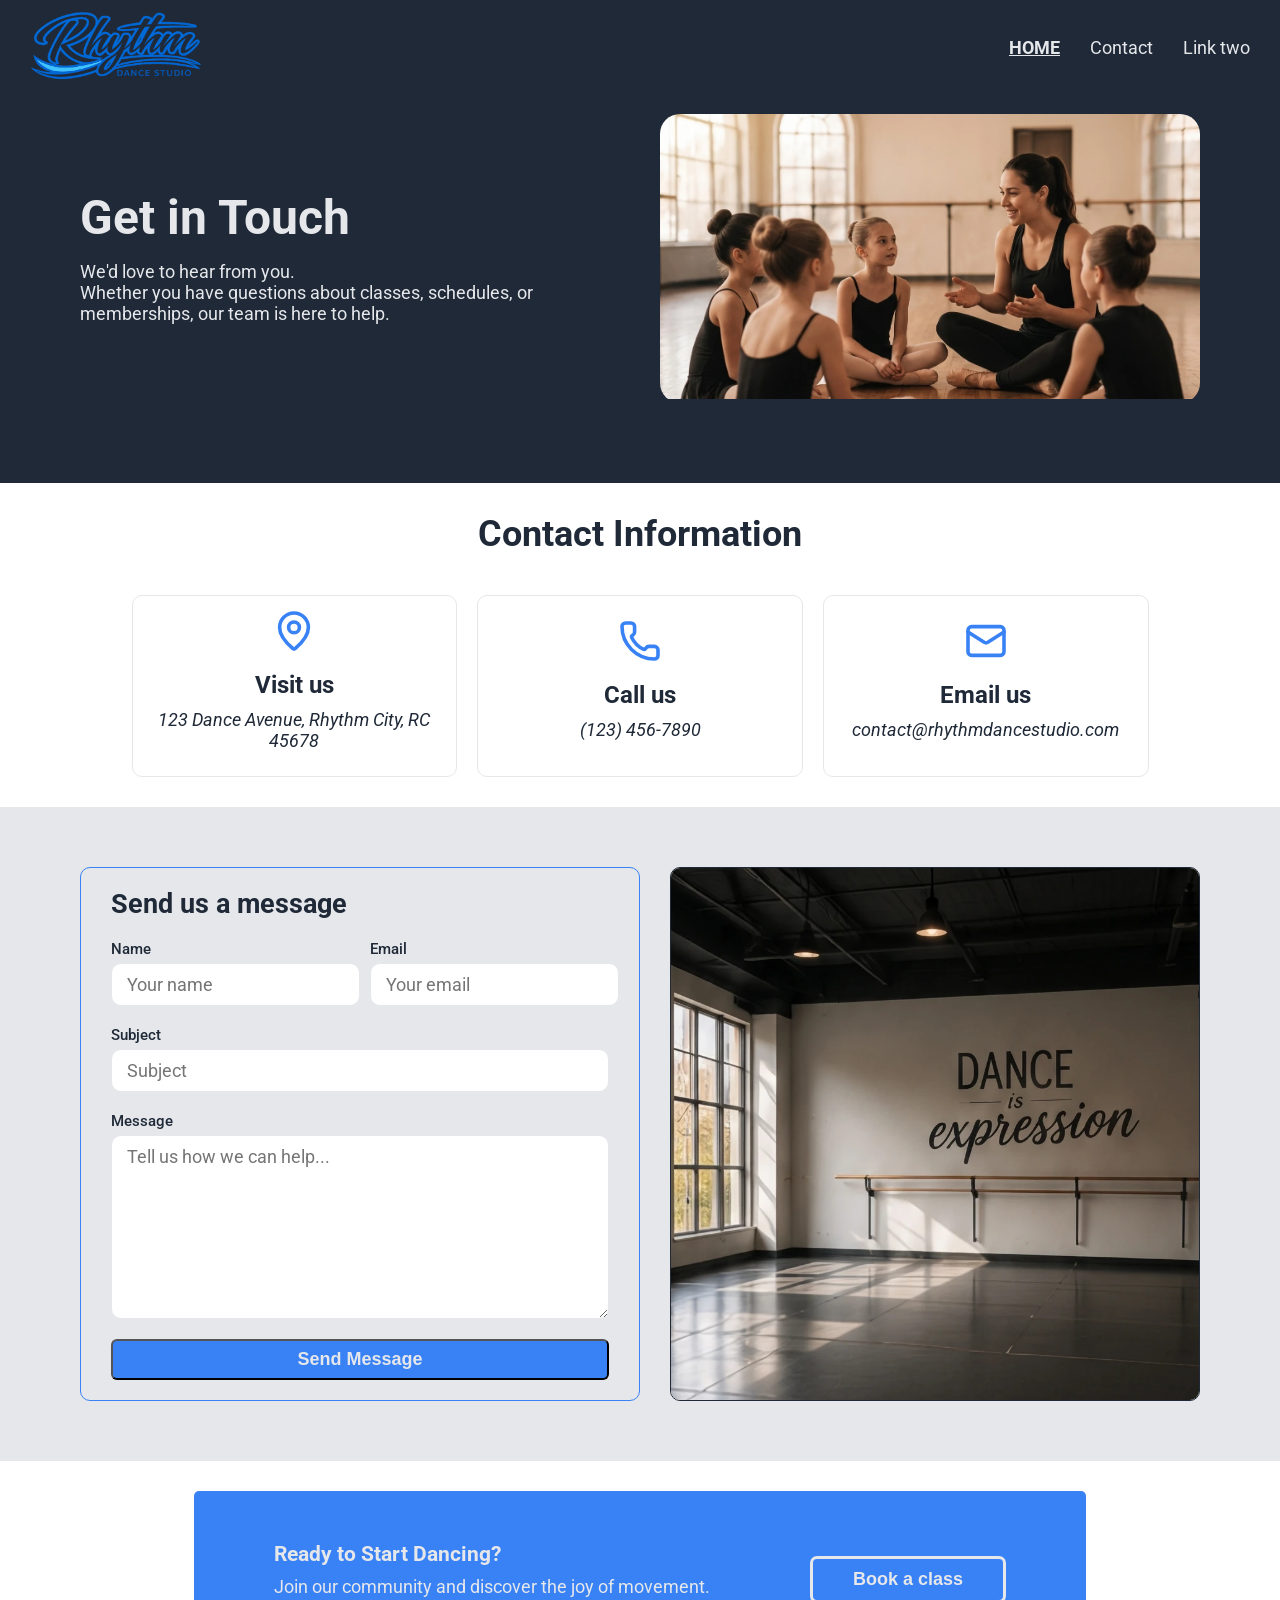
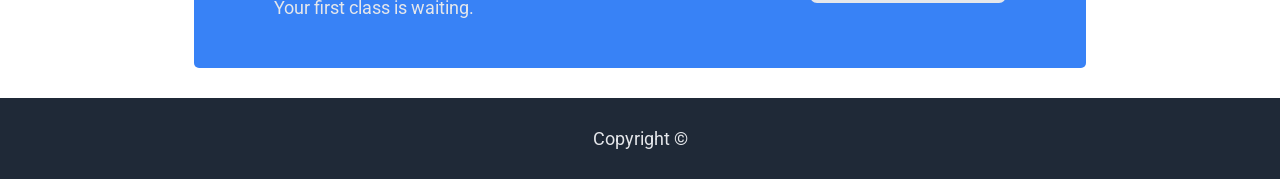
==== pages/contact.html @ a40353e8 "Merge remote-tracking branch 'upstream/master'" ====
<!doctype html>
<html lang="en">
  <head>
    <meta charset="UTF-8" />
    <meta name="viewport" content="width=device-width, initial-scale=1.0" />

    <link rel="stylesheet" href="../css/reset.css" />
    <link rel="stylesheet" href="../css/typography.css" />
    <link rel="stylesheet" href="../css/style.css" />
    <link rel="stylesheet" href="../css/layout.css" />

    <title>Rythm Dance Studio | Contact</title>
  </head>

  <body class="content-width">
    <header>
      <nav class="header-navigation">
        <a href="../index.html">
          <img
            src="../images/logo.png"
            alt="Rhythm Dance Studio"
            class="logo"
          />
        </a>

        <ul class="header-links">
          <li><a href="../index.html" class="active">HOME</a></li>
          <li><a href="./contact.html">Contact</a></li>
          <li><a href="#">Link two</a></li>
        </ul>
      </nav>
    </header>

    <main class="vertical-column sections-padding contact-page">
      <section class="hero-body">
        <div class="hero-body-content">
          <h1 class="hero-body-title">Get in Touch</h1>

          <p class="hero-body-subtext">
            We'd love to hear from you.
            <br />
            Whether you have questions about classes, schedules, or memberships,
            our team is here to help.
          </p>
        </div>

        <picture class="hero-body-image">
          <img
            src="../images/hero-contact.webp"
            alt="A teacher talking to students"
          />
        </picture>
      </section>

      <section>
        <h2 class="section-title">Contact Information</h2>

        <div class="contact-cards">
          <article class="contact-card">
            <picture class="contact-icon contact-icon__location"></picture>

            <h3 class="contact-card__title">Visit us</h3>

            <address class="contact-card__text">
              123 Dance Avenue, Rhythm City, RC 45678
            </address>
          </article>

          <article class="contact-card">
            <picture class="contact-icon contact-icon__phone"></picture>

            <h3 class="contact-card__title">Call us</h3>

            <p class="contact-card__text">(123) 456-7890</p>
          </article>

          <article class="contact-card">
            <picture class="contact-icon contact-icon__email"></picture>

            <h3 class="contact-card__title">Email us</h3>

            <address class="contact-card__text">
              contact@rhythmdancestudio.com
            </address>
          </article>
        </div>
      </section>

      <section class="contact-form-section row-elements-equal-size">
        <form class="contact-form">
          <h2>Send us a message</h2>

          <hgroup class="row-elements-equal-size">
            <div class="input-with-label">
              <label for="name">Name</label>
              <input
                type="text"
                name="name"
                id="name"
                placeholder="Your name"
                required
              />
            </div>

            <div class="input-with-label">
              <label for="email">Email</label>
              <input
                type="email"
                name="email"
                id="email"
                placeholder="Your email"
                required
                required
              />
            </div>
          </hgroup>

          <div class="input-with-label">
            <label for="subject">Subject</label>
            <input
              type="text"
              name="subject"
              id="subject"
              placeholder="Subject"
              required
            />
          </div>

          <div class="input-with-label contact-form__message-wrapper">
            <label for="message">Message</label>
            <textarea
              class="contact-form__message"
              name="message"
              id="message"
              placeholder="Tell us how we can help..."
              required
            ></textarea>
          </div>

          <button type="submit" class="btn-primary">Send Message</button>
        </form>

        <picture>
          <img
            src="../images/contact-form.webp"
            alt="Dance class ready to start"
          />
        </picture>
      </section>

      <section class="cta">
        <div class="cta__content">
          <h3 class="cta__title">Ready to Start Dancing?</h3>

          <p class="cta__description">
            Join our community and discover the joy of movement.
            <br />
            Your first class is waiting.
          </p>
        </div>

        <button class="cta__button">Book a class</button>
      </section>
    </main>

    <footer class="footer">
      <span class="footer__copyright">Copyright ©</span>
    </footer>
  </body>
</html>
---- css/typography.css ----
.section-title {
  font-size: var(--size-bigger);
  font-weight: extra-bold;
  text-align: center;

  margin-bottom: 4rem;

  color: var(--color-text);
}
---- css/style.css ----
.quote-section {
  background-color: var(--color-text-light);
  justify-content: center;
  padding: 100px;
}

.quote-section .text {
  font-size: var(--size-bigger);
  font-weight: 300;
  font-style: italic;

  color: var(--color-text);
  text-align: center;
}
.quote-section .author {
  font-size: var(--size-big);
  color: var(--color-text);
  text-align: right;
}

.hero-body {
  display: flex;
  justify-content: space-between;
  align-items: center;

  background-color: var(--color-text);

  width: 100%;

  gap: 4rem;
  padding: 2rem 0 8rem;

  @media (max-width: 820px) {
    flex-direction: column;
  }
}

.header-navigation {
  display: flex;
  justify-content: space-between;
  align-items: center;

  background-color: var(--color-text);

  padding: 1rem 3rem;

  @media (max-width: 680px) {
    flex-direction: column;
    gap: 2rem;
  }
}

.logo {
  height: 7rem;
}

.header-links {
  display: flex;
  list-style: none;
  gap: 3rem;
}

.header-links a {
  color: var(--color-text-light);
  text-decoration: none;
  font-size: var(--size-normal);
}

.header-links a.active {
  font-weight: bold;
  text-decoration: underline;
}

.header-links a:hover {
  text-decoration: underline;
}

.hero-body-content {
  flex: 1;

  display: flex;
  flex-direction: column;
  align-items: flex-start;

  gap: 1.6rem;
}

.hero-body-title {
  font-size: var(--size-hero);
  font-weight: extra-bold;
  color: var(--color-text-light);
  line-height: 1.1;
}

.hero-body-subtext {
  font-size: var(--size-normal);
  color: #e5e7eb;
}

.btn-primary {
  display: inline-block;
  background-color: var(--color-primary);
  color: var(--color-text-light);
  padding: 0.8rem 3.2rem;
  border-radius: 6px;
  text-decoration: none;
  font-size: var(--size-normal);
  font-weight: 700;
  transition: all 0.3s ease;
}

.btn-primary:hover {
  background-color: var(--color-text-light);
  color: var(--color-primary);
}

.hero-body-image {
  flex: 1;
  max-height: 30rem;
  overflow: hidden;
  border-radius: 20px;
}

.hero-body-image img {
  width: 100%;
  height: 100%;
  object-fit: cover;
}

.feature {
  min-width: 21rem;
  max-width: 25rem;

  @media (max-width: 1222px) {
    max-width: 30rem;
  }

  @media (max-width: 705px) {
    max-width: 40rem;
  }
}
.feature img {
  width: 100%;

  object-fit: cover;

  border: 2px solid var(--color-primary);
  border-radius: 10px;
}
.feature figcaption {
  font-size: var(--size-normal);
  text-align: center;
  margin-top: 0.5rem;
}

.feature-list {
  display: flex;
  justify-content: center;
  flex-wrap: wrap;

  width: 100%;

  gap: 2rem;

  list-style: none;
}

.cta {
  display: flex;
  justify-content: center;
  align-items: center;

  gap: 10rem;

  background-color: var(--color-primary);
  border-radius: 0.5rem;
  color: var(--color-text-light);

  width: fit-content;
  padding: 5rem 10rem;

  font-size: var(--size-normal);

  @media (max-width: 700px) {
    flex-direction: column;
    gap: 4rem;
  }
}

.cta__content {
  display: flex;
  flex-direction: column;

  gap: 1rem;
}

.cta__button {
  flex-shrink: 0;

  display: flex;
  justify-content: center;
  align-items: center;

  padding: 1rem 4rem;
  color: var(--color-text-light);
  background-color: var(--color-primary);
  font-size: var(--size-normal);
  font-weight: 700;
  border: 0.3rem solid var(--color-text-light);
  border-radius: 0.7rem;
  cursor: pointer;
}

.footer {
  text-align: center;
  background-color: var(--color-text);

  padding: 3rem 0;
  color: var(--color-text-light);
}

.contact-icon {
  display: inline-block;
  width: 6rem;
  height: 6rem;

  transform: scale(1.8);

  background-color: var(--color-primary);

  -webkit-mask-size: contain;
  mask-size: contain;
}
.contact-icon__location {
  -webkit-mask: url('../images/icons/map-pin.svg') no-repeat center;
  mask: url('../images/icons/map-pin.svg') no-repeat center;
}
.contact-icon__phone {
  -webkit-mask: url('../images/icons/phone.svg') no-repeat center;
  mask: url('../images/icons/phone.svg') no-repeat center;
}
.contact-icon__email {
  -webkit-mask: url('../images/icons/mail.svg') no-repeat center;
  mask: url('../images/icons/mail.svg') no-repeat center;
}

.contact-card {
  display: flex;
  flex-direction: column;
  align-items: center;
  justify-content: center;

  min-width: 30rem;
  flex: 1;

  gap: 1rem;

  padding: 0.5rem 2rem 2.5rem;

  border: 1px solid var(--color-text-light);
  border-radius: 10px;

  text-align: center;
}
.contact-card__title {
  font-size: var(--size-big);
  font-weight: 700;
}
.contact-card__text {
  font-size: var(--size-normal);
  font-style: italic;
}

.contact-cards {
  display: flex;
  justify-content: center;
  flex-wrap: wrap;

  gap: 2rem;

  list-style: none;
}

.contact-form-section {
  gap: 3rem;

  background-color: var(--color-text-light);

  padding-top: 6rem;
  padding-bottom: 6rem;
}
.contact-form-section picture {
  border: 1px solid var(--color-text);
  border-radius: 10px;
  overflow: hidden;
}

.contact-form {
  display: flex;
  flex-direction: column;
  gap: 2rem;

  padding: 2rem 3rem;

  border: 1px solid var(--color-primary);
  border-radius: 10px;
}
.contact-form .row-elements-equal-size {
  gap: 1rem;
}
.contact-form__message-wrapper {
  flex: 1;
}
.contact-form__message {
  height: 100%;
}
.contact-form .input-with-label {
  @media (max-width: 820px) {
    flex: 1;
    width: 100%;
  }
}

.input-with-label {
  display: flex;
  flex-direction: column;

  gap: 0.5rem;
}
---- css/layout.css ----
.content-width {
  max-width: 140rem;
  margin: 0 auto;
}

.vertical-column {
  display: flex;
  flex-direction: column;

  align-items: center;

  gap: 10rem;
}
.vertical-column.contact-page {
  gap: 3rem;
}

.sections-padding > section {
  padding-left: 8rem;
  padding-right: 8rem;
}
.sections-padding + footer {
  margin-top: 8rem;
}
.sections-padding.contact-page + footer {
  margin-top: 3rem;
}

.row-elements-equal-size {
  display: flex;
}
.row-elements-equal-size > * {
  max-width: 50%;
}
.row-elements-equal-size img {
  width: 100%;
  height: 100%;
  object-fit: cover;
}
.row-elements-equal-size.contact-form-section {
  @media (max-width: 820px) {
    flex-direction: column;
    align-items: center;
  }
}
.row-elements-equal-size.contact-form-section > * {
  @media (max-width: 820px) {
    flex-direction: column;
    align-items: center;

    max-width: 100%;
  }
}
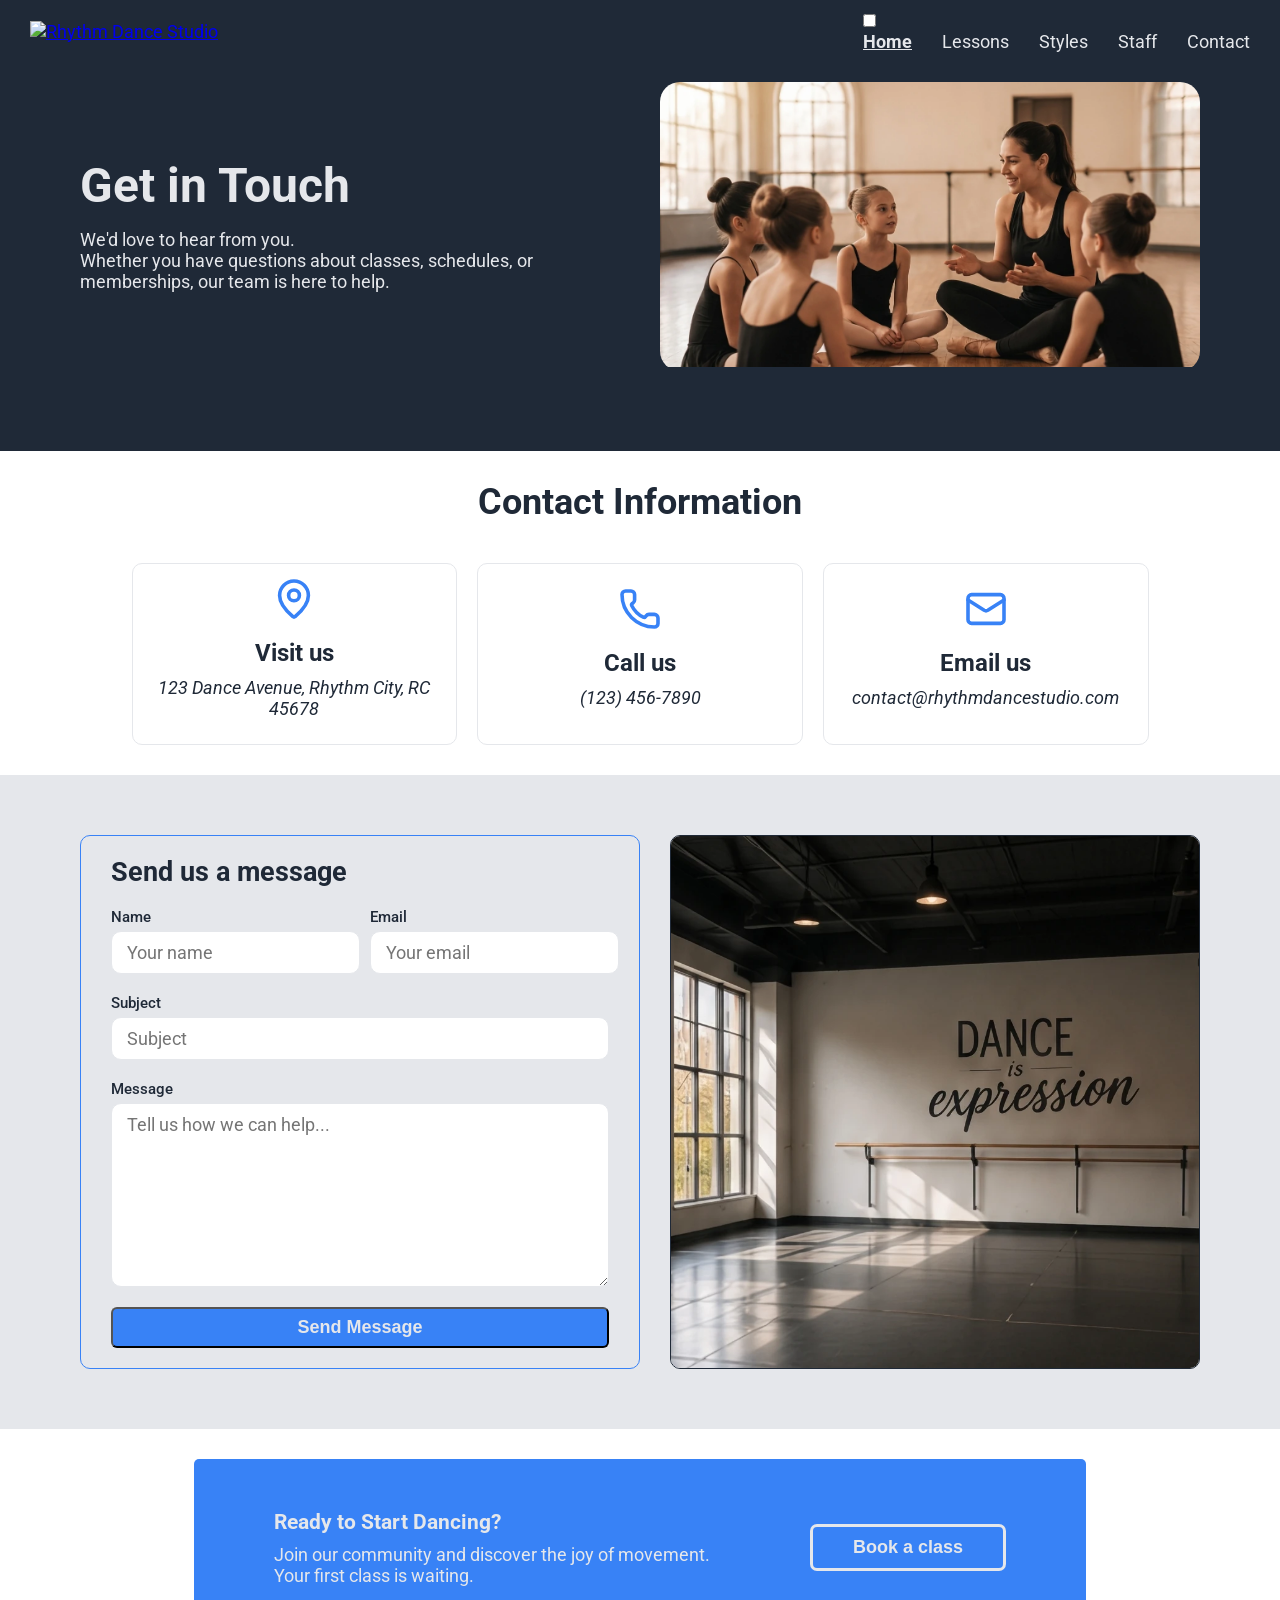
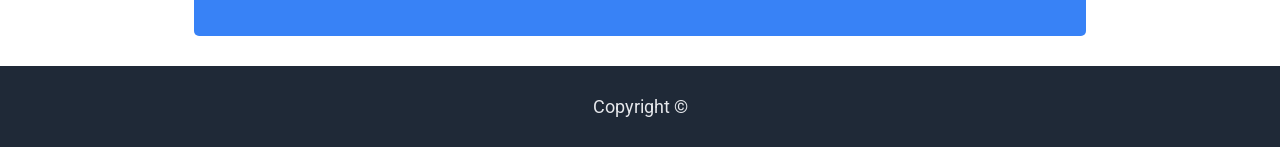
==== commit 6fbca69f: "Merge pull request #11 from JuanTorres93/Catalina-Goncalves-patch-1 Update navigation links in conta" ====
--- a/pages/contact.html
+++ b/pages/contact.html
@@ -15,19 +15,27 @@
   <body class="content-width">
     <header>
       <nav class="header-navigation">
-        <a href="../index.html">
-          <img
-            src="../images/logo.png"
-            alt="Rhythm Dance Studio"
-            class="logo"
-          />
+        <a href="./index.html">
+          <img src="./images/logo.png" alt="Rhythm Dance Studio" class="logo" />
         </a>
 
-        <ul class="header-links">
-          <li><a href="../index.html" class="active">HOME</a></li>
-          <li><a href="./contact.html">Contact</a></li>
-          <li><a href="#">Link two</a></li>
-        </ul>
+        <div class="mobile-menu">
+          <input type="checkbox" id="nav-toggle" class="nav-toggle" />
+
+          <label for="nav-toggle" class="nav-toggle-label">
+            <span></span>
+            <span></span>
+            <span></span>
+          </label>
+
+          <ul class="header-links">
+            <li><a href="./index.html" class="active">Home</a></li>
+            <li><a href="./pages/lessons.html">Lessons</a></li>
+            <li><a href="./pages/styles.html">Styles</a></li>
+            <li><a href="./pages/staff.html">Staff</a></li>
+            <li><a href="./pages/contact.html">Contact</a></li>
+          </ul>
+        </div>
       </nav>
     </header>
 
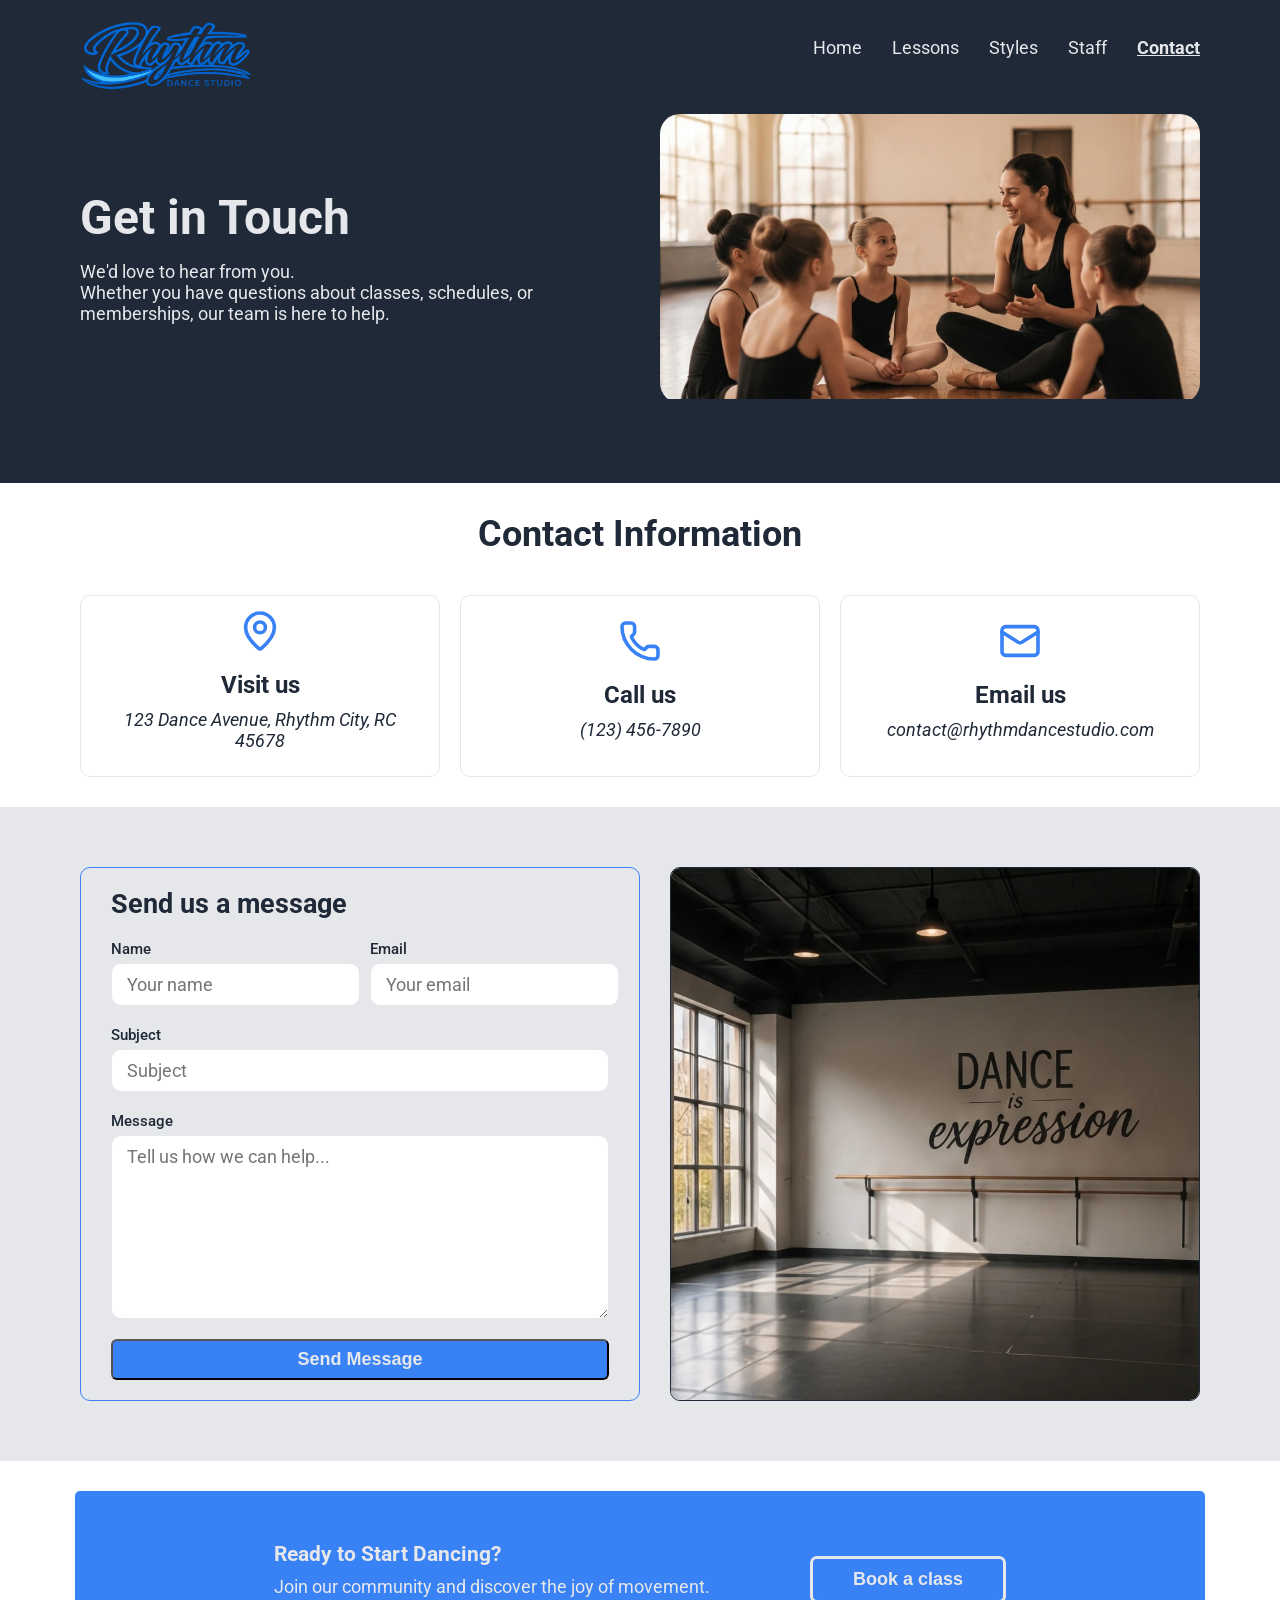
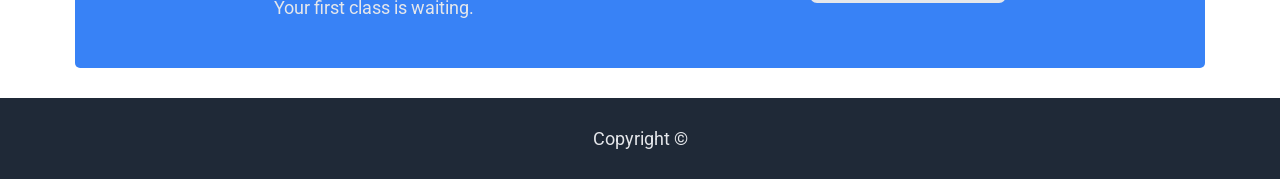
==== commit 875675c4: "Styles Page" ====
--- a/pages/contact.html
+++ b/pages/contact.html
@@ -15,8 +15,12 @@
   <body class="content-width">
     <header>
       <nav class="header-navigation">
-        <a href="./index.html">
-          <img src="./images/logo.png" alt="Rhythm Dance Studio" class="logo" />
+        <a href="../index.html">
+          <img
+            src="../images/logo.png"
+            alt="Rhythm Dance Studio"
+            class="logo"
+          />
         </a>
 
         <div class="mobile-menu">
@@ -29,11 +33,11 @@
           </label>
 
           <ul class="header-links">
-            <li><a href="./index.html" class="active">Home</a></li>
-            <li><a href="./pages/lessons.html">Lessons</a></li>
-            <li><a href="./pages/styles.html">Styles</a></li>
-            <li><a href="./pages/staff.html">Staff</a></li>
-            <li><a href="./pages/contact.html">Contact</a></li>
+            <li><a href="../index.html">Home</a></li>
+            <li><a href="./lessons.html">Lessons</a></li>
+            <li><a href="./styles.html">Styles</a></li>
+            <li><a href="./staff.html">Staff</a></li>
+            <li><a href="./contact.html" class="active">Contact</a></li>
           </ul>
         </div>
       </nav>
@@ -98,7 +102,7 @@
         <form class="contact-form">
           <h2>Send us a message</h2>
 
-          <hgroup class="row-elements-equal-size">
+          <hgroup class="row-elements-equal-size name-email-wrapper">
             <div class="input-with-label">
               <label for="name">Name</label>
               <input
--- a/css/style.css
+++ b/css/style.css
@@ -41,23 +41,88 @@
   align-items: center;
 
   background-color: var(--color-text);
-
-  padding: 1rem 3rem;
-
-  @media (max-width: 680px) {
-    flex-direction: column;
-    gap: 2rem;
-  }
+  padding-left: 8rem;
+  padding-right: 8rem;
+  position: relative;
+}
+
+.mobile-menu {
+  position: relative;
 }
 
 .logo {
   height: 7rem;
+  margin-top: 2rem;
+}
+
+.nav-toggle {
+  display: none;
+}
+
+.nav-toggle-label {
+  display: none;
+  flex-direction: column;
+  justify-content: center;
+  gap: 0.4rem;
+
+  cursor: pointer;
+
+  @media (max-width: 680px) {
+    display: flex;
+  }
+}
+
+.nav-toggle-label span {
+  display: block;
+  width: 2.5rem;
+  height: 0.3rem;
+
+  background-color: var(--color-text-light);
+  border-radius: 2px;
 }
 
 .header-links {
   display: flex;
   list-style: none;
   gap: 3rem;
+
+  @media (max-width: 680px) {
+    display: none;
+    flex-direction: column;
+    align-items: flex-end;
+
+    position: absolute;
+    top: calc(100% + 1rem);
+    right: 0;
+
+    background-color: var(--color-text);
+
+    padding: 1.5rem 2rem;
+    border-radius: 0.5rem;
+
+    gap: 1rem;
+
+    z-index: 10;
+
+    .nav-toggle-label {
+      display: flex;
+    }
+  }
+}
+
+.nav-toggle:checked ~ .header-links {
+  display: flex;
+}
+
+@media (max-width: 680px) {
+  .header-navigation {
+    padding-left: 2rem;
+    padding-right: 2rem;
+  }
+
+  .logo {
+    height: 5rem;
+  }
 }
 
 .header-links a {
@@ -81,6 +146,15 @@
   display: flex;
   flex-direction: column;
   align-items: flex-start;
+
+  gap: 1.6rem;
+}
+
+.styles-page-content {
+  flex: 1;
+  display: flex;
+  flex-direction: column;
+  align-items: center;
 
   gap: 1.6rem;
 }
@@ -139,6 +213,7 @@
     max-width: 40rem;
   }
 }
+
 .feature img {
   width: 100%;
 
@@ -147,6 +222,7 @@
   border: 2px solid var(--color-primary);
   border-radius: 10px;
 }
+
 .feature figcaption {
   font-size: var(--size-normal);
   text-align: center;
@@ -176,7 +252,6 @@
   border-radius: 0.5rem;
   color: var(--color-text-light);
 
-  width: fit-content;
   padding: 5rem 10rem;
 
   font-size: var(--size-normal);
@@ -231,14 +306,17 @@
   -webkit-mask-size: contain;
   mask-size: contain;
 }
+
 .contact-icon__location {
   -webkit-mask: url('../images/icons/map-pin.svg') no-repeat center;
   mask: url('../images/icons/map-pin.svg') no-repeat center;
 }
+
 .contact-icon__phone {
   -webkit-mask: url('../images/icons/phone.svg') no-repeat center;
   mask: url('../images/icons/phone.svg') no-repeat center;
 }
+
 .contact-icon__email {
   -webkit-mask: url('../images/icons/mail.svg') no-repeat center;
   mask: url('../images/icons/mail.svg') no-repeat center;
@@ -262,10 +340,12 @@
 
   text-align: center;
 }
+
 .contact-card__title {
   font-size: var(--size-big);
   font-weight: 700;
 }
+
 .contact-card__text {
   font-size: var(--size-normal);
   font-style: italic;
@@ -289,6 +369,7 @@
   padding-top: 6rem;
   padding-bottom: 6rem;
 }
+
 .contact-form-section picture {
   border: 1px solid var(--color-text);
   border-radius: 10px;
@@ -305,15 +386,26 @@
   border: 1px solid var(--color-primary);
   border-radius: 10px;
 }
+
+.contact-form,
+.name-email-wrapper {
+  @media (max-width: 820px) {
+    width: 100%;
+  }
+}
+
 .contact-form .row-elements-equal-size {
   gap: 1rem;
 }
+
 .contact-form__message-wrapper {
   flex: 1;
 }
+
 .contact-form__message {
   height: 100%;
 }
+
 .contact-form .input-with-label {
   @media (max-width: 820px) {
     flex: 1;
--- a/css/layout.css
+++ b/css/layout.css
@@ -1,5 +1,5 @@
 .content-width {
-  max-width: 140rem;
+  /*max-width: 140rem;*/
   margin: 0 auto;
 }
 
@@ -11,6 +11,7 @@
 
   gap: 10rem;
 }
+
 .vertical-column.contact-page {
   gap: 3rem;
 }
@@ -18,31 +19,66 @@
 .sections-padding > section {
   padding-left: 8rem;
   padding-right: 8rem;
+
+  @media (max-width: 700px) {
+    padding-left: 4rem;
+    padding-right: 4rem;
+  }
+
+  @media (max-width: 460px) {
+    padding-left: 2rem;
+    padding-right: 2rem;
+  }
 }
+
+.sections-padding > section:not(.cta) {
+  width: 100%;
+}
+
+.sections-padding > .cta {
+  width: calc(100% - 15rem);
+}
+
+@media (max-width: 700px) {
+  .sections-padding > .cta {
+    width: 100%;
+  }
+}
+
 .sections-padding + footer {
   margin-top: 8rem;
 }
+
 .sections-padding.contact-page + footer {
   margin-top: 3rem;
+}
+
+.styles-page {
+    padding-top: 5rem;
+    text-align: center;
 }
 
 .row-elements-equal-size {
   display: flex;
 }
+
 .row-elements-equal-size > * {
   max-width: 50%;
 }
+
 .row-elements-equal-size img {
   width: 100%;
   height: 100%;
   object-fit: cover;
 }
+
 .row-elements-equal-size.contact-form-section {
   @media (max-width: 820px) {
     flex-direction: column;
     align-items: center;
   }
 }
+
 .row-elements-equal-size.contact-form-section > * {
   @media (max-width: 820px) {
     flex-direction: column;
@@ -51,3 +87,15 @@
     max-width: 100%;
   }
 }
+
+.row-elements-equal-size.name-email-wrapper {
+  @media (max-width: 820px) {
+    flex-direction: column;
+  }
+}
+
+.row-elements-equal-size.name-email-wrapper > * {
+  @media (max-width: 820px) {
+    max-width: 100%;
+  }
+}
